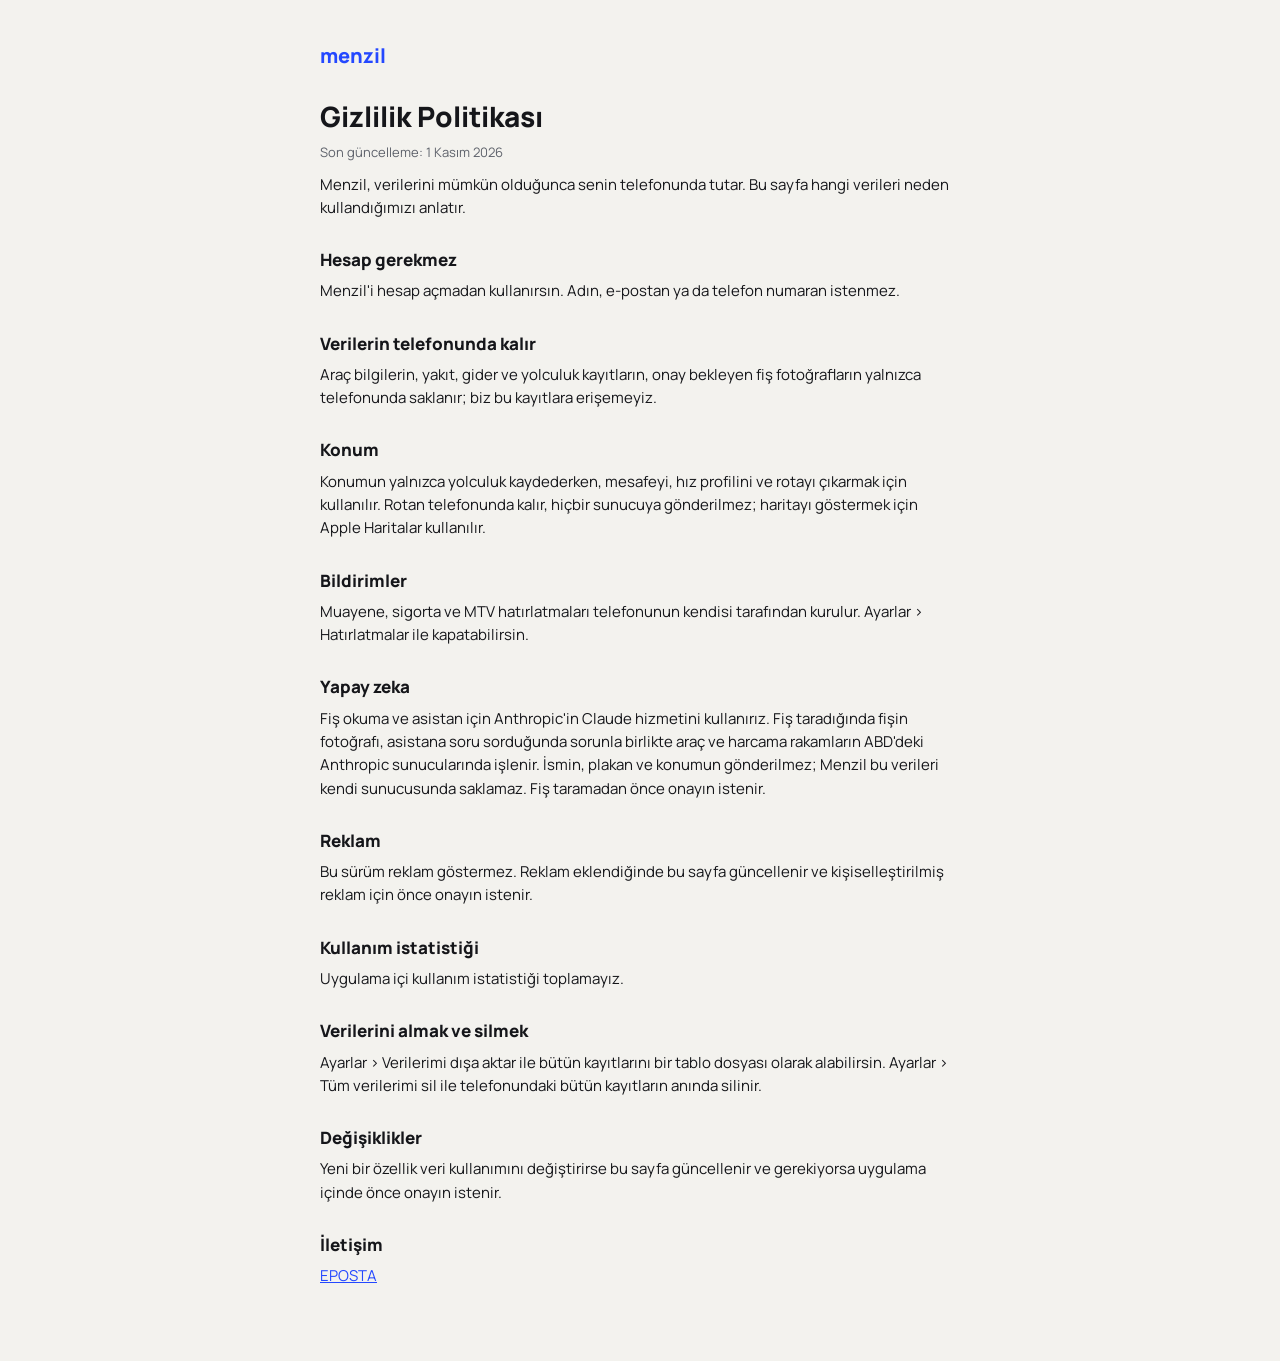
==== gizlilik/index.html @ 019cd2dd "Destek ve gizlilik sayfası Co-Authored-By: Claude Opus 5.5 <noreply@anthropic.com>" ====
<!doctype html>
<html lang="tr">
<head>
<meta charset="utf-8">
<meta name="viewport" content="width=device-width, initial-scale=1">
<title>Menzil Gizlilik Politikası</title>
<link rel="stylesheet" href="https://fonts.googleapis.com/css2?family=Manrope:wght@400;600;800&display=swap">
<link rel="stylesheet" href="../stil.css">
</head>
<body>
<main>
<a class="logo" href="../">menzil</a>
<h1>Gizlilik Politikası</h1>
<p class="tarih">Son güncelleme: 1 Kasım 2026</p>
<p>Menzil, verilerini mümkün olduğunca senin telefonunda tutar. Bu sayfa hangi verileri neden kullandığımızı anlatır.</p>

<h2>Hesap gerekmez</h2>
<p>Menzil'i hesap açmadan kullanırsın. Adın, e-postan ya da telefon numaran istenmez.</p>

<h2>Verilerin telefonunda kalır</h2>
<p>Araç bilgilerin, yakıt, gider ve yolculuk kayıtların, onay bekleyen fiş fotoğrafların yalnızca telefonunda saklanır; biz bu kayıtlara erişemeyiz.</p>

<h2>Konum</h2>
<p>Konumun yalnızca yolculuk kaydederken, mesafeyi, hız profilini ve rotayı çıkarmak için kullanılır. Rotan telefonunda kalır, hiçbir sunucuya gönderilmez; haritayı göstermek için Apple Haritalar kullanılır.</p>

<h2>Bildirimler</h2>
<p>Muayene, sigorta ve MTV hatırlatmaları telefonunun kendisi tarafından kurulur. Ayarlar &gt; Hatırlatmalar ile kapatabilirsin.</p>

<h2>Yapay zeka</h2>
<p>Fiş okuma ve asistan için Anthropic'in Claude hizmetini kullanırız. Fiş taradığında fişin fotoğrafı, asistana soru sorduğunda sorunla birlikte araç ve harcama rakamların ABD'deki Anthropic sunucularında işlenir. İsmin, plakan ve konumun gönderilmez; Menzil bu verileri kendi sunucusunda saklamaz. Fiş taramadan önce onayın istenir.</p>

<h2>Reklam</h2>
<p>Bu sürüm reklam göstermez. Reklam eklendiğinde bu sayfa güncellenir ve kişiselleştirilmiş reklam için önce onayın istenir.</p>

<h2>Kullanım istatistiği</h2>
<p>Uygulama içi kullanım istatistiği toplamayız.</p>

<h2>Verilerini almak ve silmek</h2>
<p>Ayarlar &gt; Verilerimi dışa aktar ile bütün kayıtlarını bir tablo dosyası olarak alabilirsin. Ayarlar &gt; Tüm verilerimi sil ile telefonundaki bütün kayıtların anında silinir.</p>

<h2>Değişiklikler</h2>
<p>Yeni bir özellik veri kullanımını değiştirirse bu sayfa güncellenir ve gerekiyorsa uygulama içinde önce onayın istenir.</p>

<h2>İletişim</h2>
<p><a href="mailto:EPOSTA">EPOSTA</a></p>
</main>
</body>
</html>
---- stil.css ----
/* Tema B · Gündüz (src/constants/theme.ts ile aynı) */
:root {
  --zemin: #F3F2EE;
  --kart: #FFFFFF;
  --cizgi: #E2E0D8;
  --yazi: #15161A;
  --ikincil: #5E626B;
  --vurgu: #2448FF;
  --vurgu-koyu: #1A34C4;
}
body {
  margin: 0;
  background: var(--zemin);
  color: var(--yazi);
  font-family: Manrope, system-ui, sans-serif;
  line-height: 1.55;
}
main {
  max-width: 640px;
  margin: 0 auto;
  padding: 40px 16px 64px;
}
.logo {
  display: inline-block;
  font-weight: 800;
  font-size: 20px;
  color: var(--vurgu);
  text-decoration: none;
  margin-bottom: 24px;
}
h1 { font-size: 28px; font-weight: 800; margin: 0 0 4px; }
h2 { font-size: 17px; font-weight: 800; margin: 28px 0 6px; }
p { font-size: 15px; margin: 0 0 10px; }
.tarih { color: var(--ikincil); font-size: 13px; }
a { color: var(--vurgu); }
a:hover { color: var(--vurgu-koyu); }
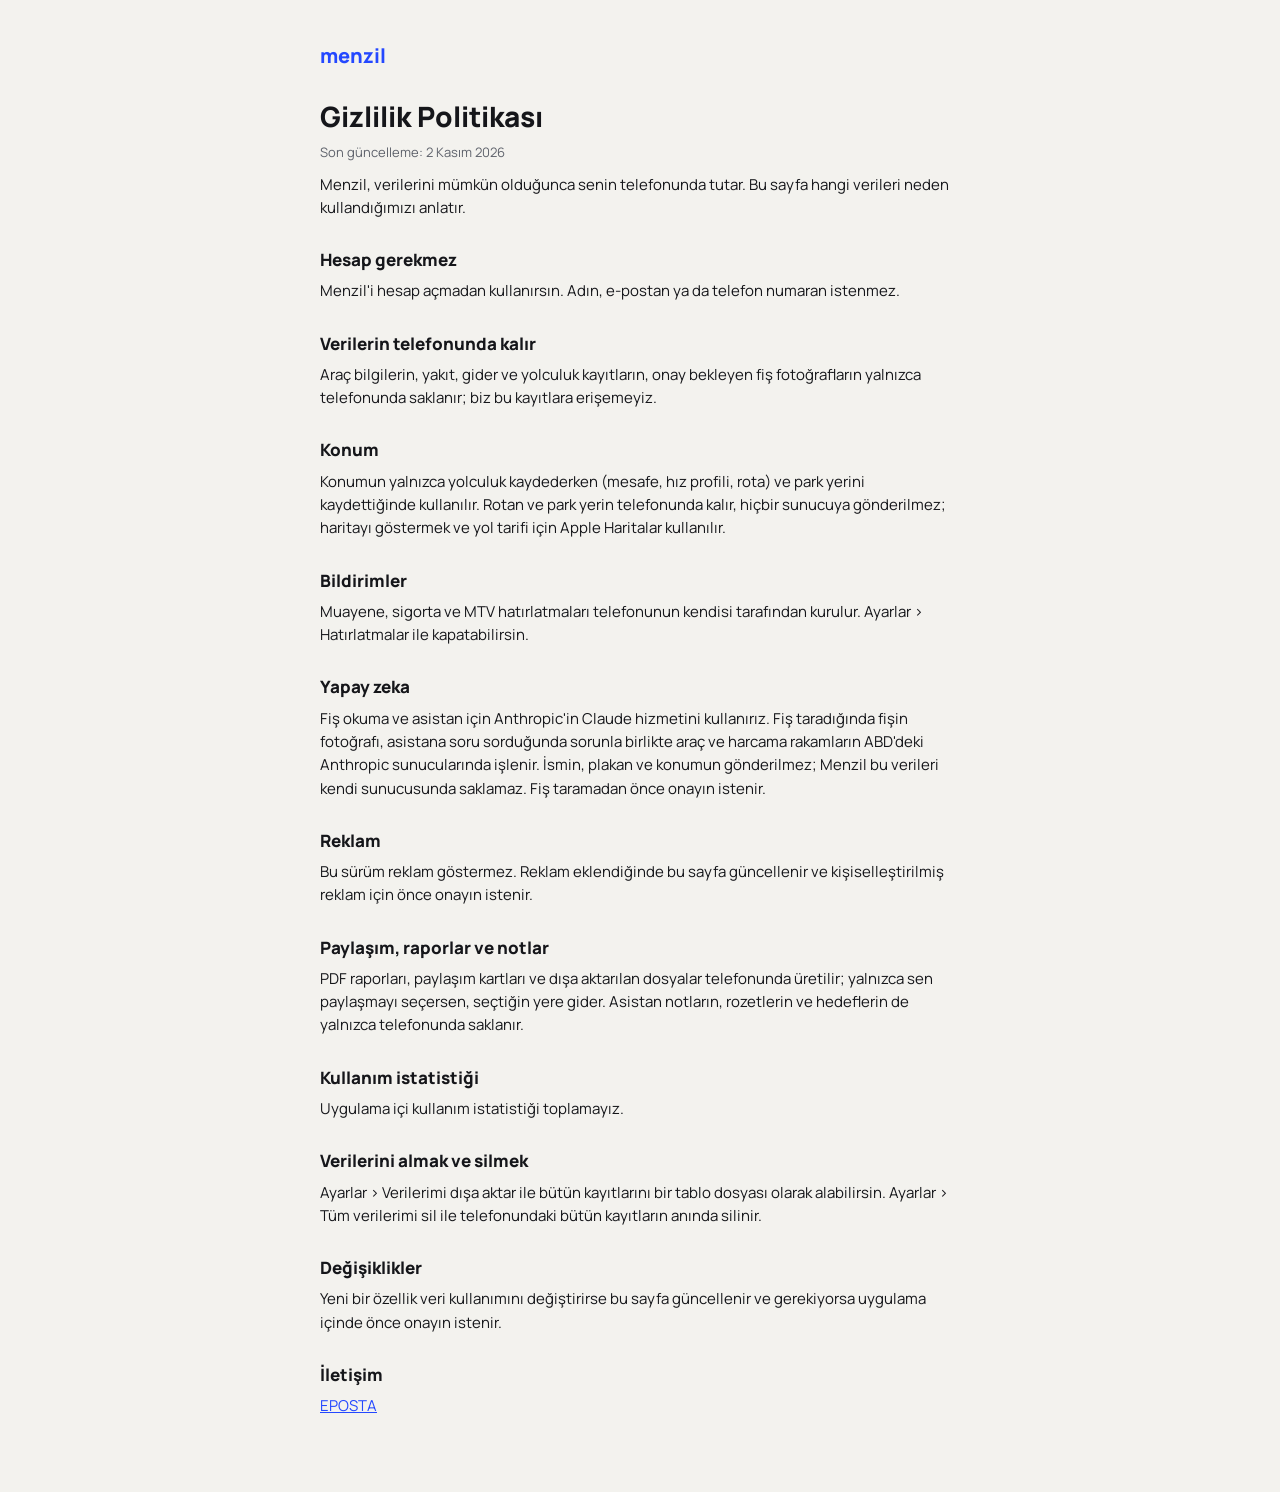
==== commit e98ecf19: "Gizlilik: park yeri, paylaşım, raporlar, notlar Co-Authored-By: Claude Opus 5.5 <noreply@anthropic.c" ====
--- a/gizlilik/index.html
+++ b/gizlilik/index.html
@@ -11,7 +11,7 @@
 <main>
 <a class="logo" href="../">menzil</a>
 <h1>Gizlilik Politikası</h1>
-<p class="tarih">Son güncelleme: 1 Kasım 2026</p>
+<p class="tarih">Son güncelleme: 2 Kasım 2026</p>
 <p>Menzil, verilerini mümkün olduğunca senin telefonunda tutar. Bu sayfa hangi verileri neden kullandığımızı anlatır.</p>
 
 <h2>Hesap gerekmez</h2>
@@ -21,7 +21,7 @@
 <p>Araç bilgilerin, yakıt, gider ve yolculuk kayıtların, onay bekleyen fiş fotoğrafların yalnızca telefonunda saklanır; biz bu kayıtlara erişemeyiz.</p>
 
 <h2>Konum</h2>
-<p>Konumun yalnızca yolculuk kaydederken, mesafeyi, hız profilini ve rotayı çıkarmak için kullanılır. Rotan telefonunda kalır, hiçbir sunucuya gönderilmez; haritayı göstermek için Apple Haritalar kullanılır.</p>
+<p>Konumun yalnızca yolculuk kaydederken (mesafe, hız profili, rota) ve park yerini kaydettiğinde kullanılır. Rotan ve park yerin telefonunda kalır, hiçbir sunucuya gönderilmez; haritayı göstermek ve yol tarifi için Apple Haritalar kullanılır.</p>
 
 <h2>Bildirimler</h2>
 <p>Muayene, sigorta ve MTV hatırlatmaları telefonunun kendisi tarafından kurulur. Ayarlar &gt; Hatırlatmalar ile kapatabilirsin.</p>
@@ -31,6 +31,9 @@
 
 <h2>Reklam</h2>
 <p>Bu sürüm reklam göstermez. Reklam eklendiğinde bu sayfa güncellenir ve kişiselleştirilmiş reklam için önce onayın istenir.</p>
+
+<h2>Paylaşım, raporlar ve notlar</h2>
+<p>PDF raporları, paylaşım kartları ve dışa aktarılan dosyalar telefonunda üretilir; yalnızca sen paylaşmayı seçersen, seçtiğin yere gider. Asistan notların, rozetlerin ve hedeflerin de yalnızca telefonunda saklanır.</p>
 
 <h2>Kullanım istatistiği</h2>
 <p>Uygulama içi kullanım istatistiği toplamayız.</p>
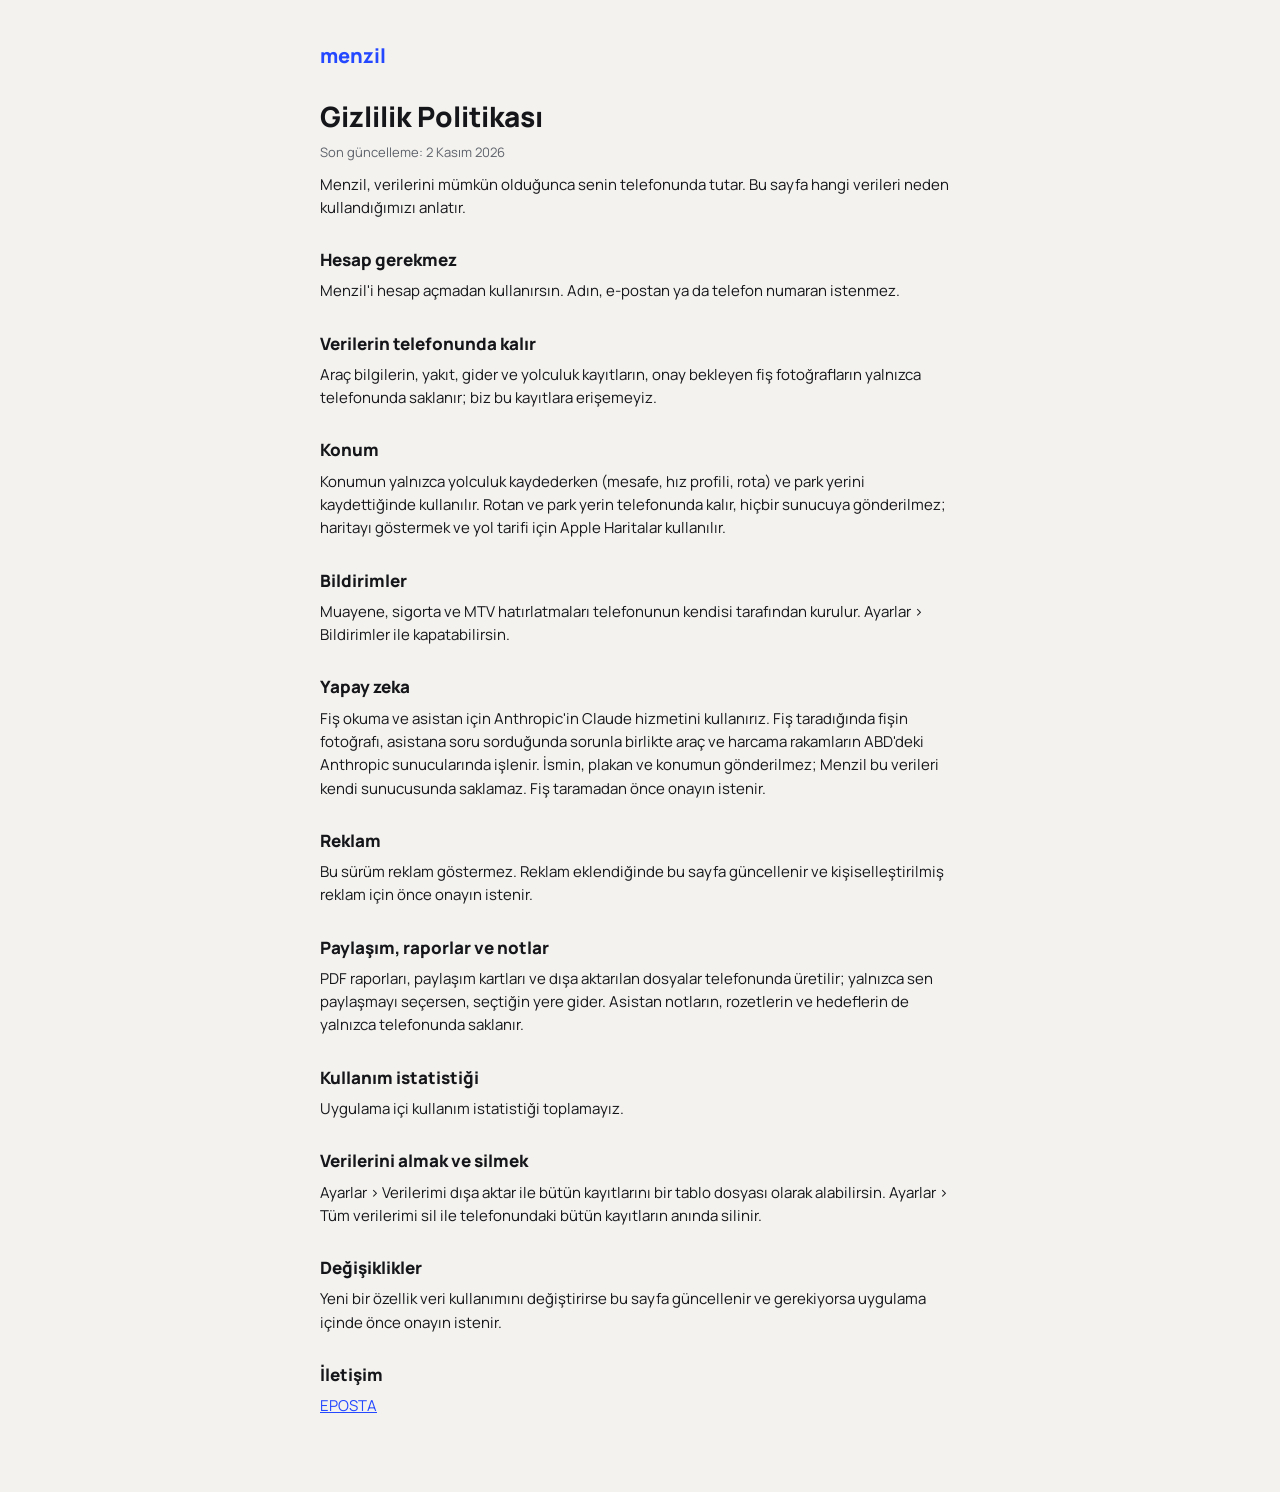
==== commit 8371e898: "Bildirimler yolu" ====
--- a/gizlilik/index.html
+++ b/gizlilik/index.html
@@ -24,7 +24,7 @@
 <p>Konumun yalnızca yolculuk kaydederken (mesafe, hız profili, rota) ve park yerini kaydettiğinde kullanılır. Rotan ve park yerin telefonunda kalır, hiçbir sunucuya gönderilmez; haritayı göstermek ve yol tarifi için Apple Haritalar kullanılır.</p>
 
 <h2>Bildirimler</h2>
-<p>Muayene, sigorta ve MTV hatırlatmaları telefonunun kendisi tarafından kurulur. Ayarlar &gt; Hatırlatmalar ile kapatabilirsin.</p>
+<p>Muayene, sigorta ve MTV hatırlatmaları telefonunun kendisi tarafından kurulur. Ayarlar &gt; Bildirimler ile kapatabilirsin.</p>
 
 <h2>Yapay zeka</h2>
 <p>Fiş okuma ve asistan için Anthropic'in Claude hizmetini kullanırız. Fiş taradığında fişin fotoğrafı, asistana soru sorduğunda sorunla birlikte araç ve harcama rakamların ABD'deki Anthropic sunucularında işlenir. İsmin, plakan ve konumun gönderilmez; Menzil bu verileri kendi sunucusunda saklamaz. Fiş taramadan önce onayın istenir.</p>
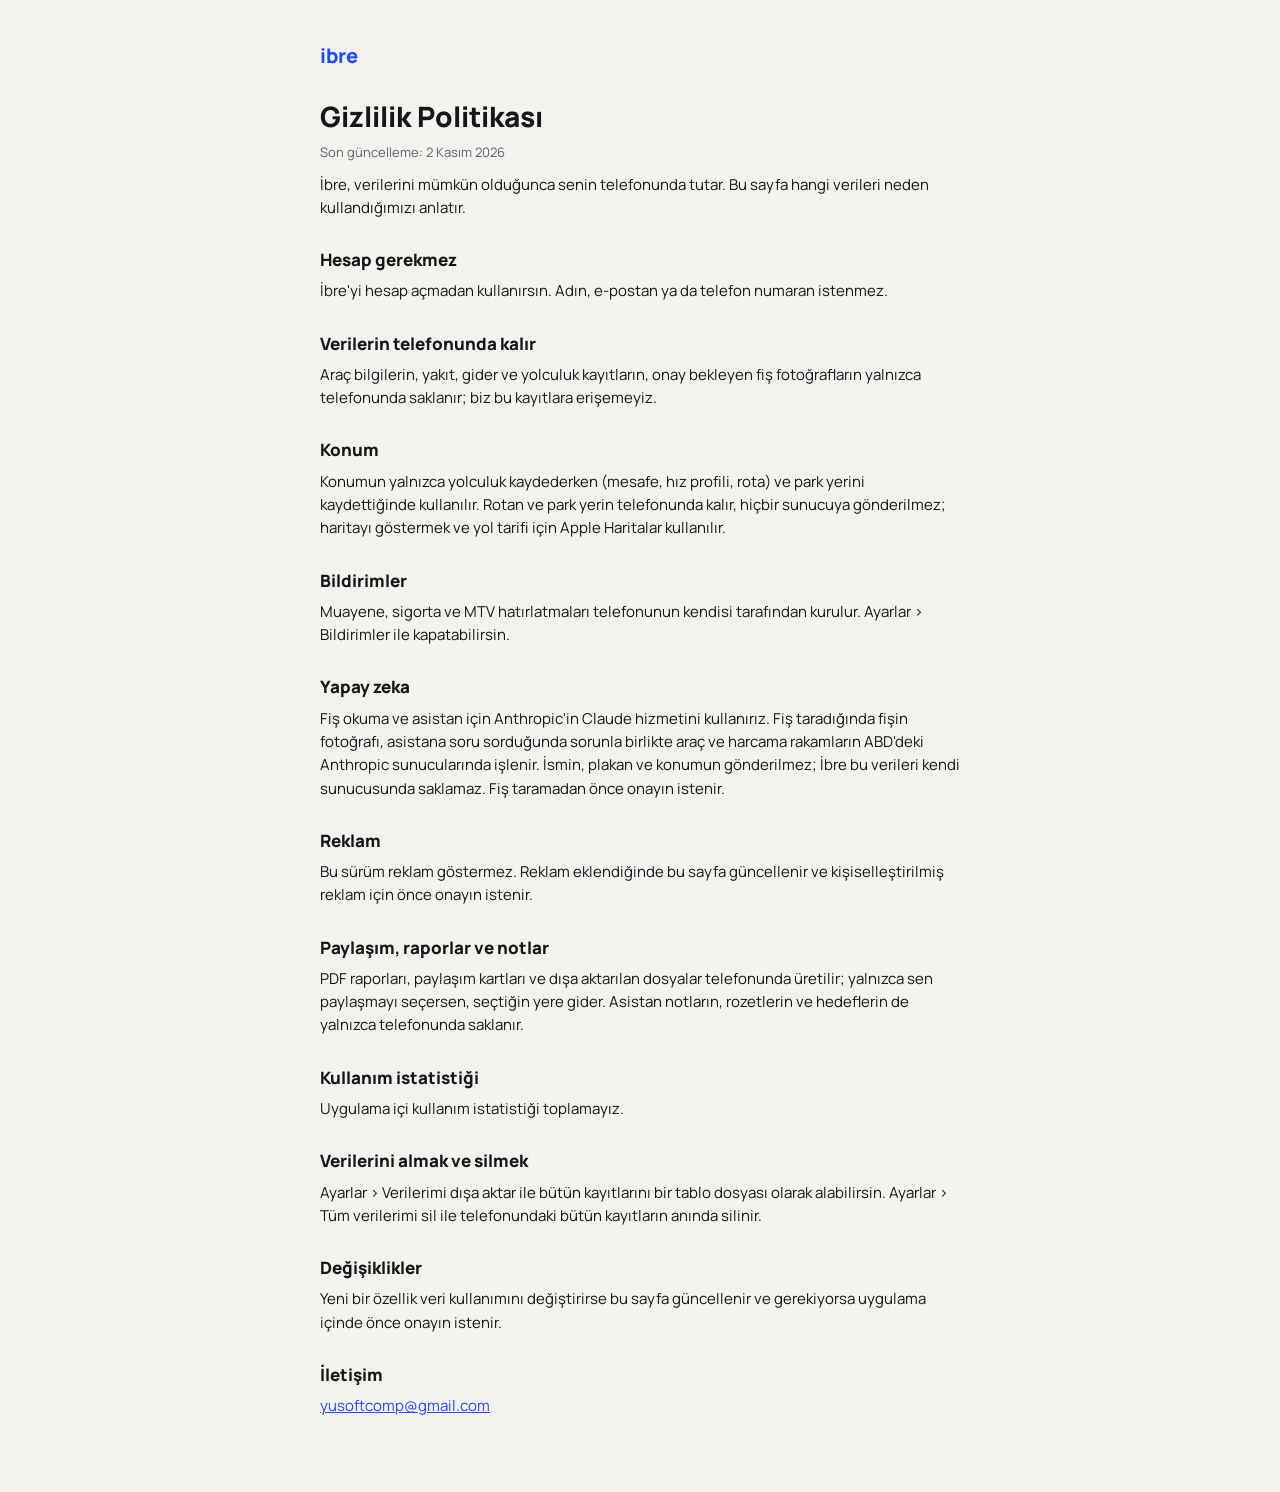
==== commit c3fe7f6e: "İbre adı ve destek e-postası Co-Authored-By: Claude Opus 5.5 <noreply@anthropic.com>" ====
--- a/gizlilik/index.html
+++ b/gizlilik/index.html
@@ -3,19 +3,19 @@
 <head>
 <meta charset="utf-8">
 <meta name="viewport" content="width=device-width, initial-scale=1">
-<title>Menzil Gizlilik Politikası</title>
+<title>İbre Gizlilik Politikası</title>
 <link rel="stylesheet" href="https://fonts.googleapis.com/css2?family=Manrope:wght@400;600;800&display=swap">
 <link rel="stylesheet" href="../stil.css">
 </head>
 <body>
 <main>
-<a class="logo" href="../">menzil</a>
+<a class="logo" href="../">ibre</a>
 <h1>Gizlilik Politikası</h1>
 <p class="tarih">Son güncelleme: 2 Kasım 2026</p>
-<p>Menzil, verilerini mümkün olduğunca senin telefonunda tutar. Bu sayfa hangi verileri neden kullandığımızı anlatır.</p>
+<p>İbre, verilerini mümkün olduğunca senin telefonunda tutar. Bu sayfa hangi verileri neden kullandığımızı anlatır.</p>
 
 <h2>Hesap gerekmez</h2>
-<p>Menzil'i hesap açmadan kullanırsın. Adın, e-postan ya da telefon numaran istenmez.</p>
+<p>İbre'yi hesap açmadan kullanırsın. Adın, e-postan ya da telefon numaran istenmez.</p>
 
 <h2>Verilerin telefonunda kalır</h2>
 <p>Araç bilgilerin, yakıt, gider ve yolculuk kayıtların, onay bekleyen fiş fotoğrafların yalnızca telefonunda saklanır; biz bu kayıtlara erişemeyiz.</p>
@@ -27,7 +27,7 @@
 <p>Muayene, sigorta ve MTV hatırlatmaları telefonunun kendisi tarafından kurulur. Ayarlar &gt; Bildirimler ile kapatabilirsin.</p>
 
 <h2>Yapay zeka</h2>
-<p>Fiş okuma ve asistan için Anthropic'in Claude hizmetini kullanırız. Fiş taradığında fişin fotoğrafı, asistana soru sorduğunda sorunla birlikte araç ve harcama rakamların ABD'deki Anthropic sunucularında işlenir. İsmin, plakan ve konumun gönderilmez; Menzil bu verileri kendi sunucusunda saklamaz. Fiş taramadan önce onayın istenir.</p>
+<p>Fiş okuma ve asistan için Anthropic'in Claude hizmetini kullanırız. Fiş taradığında fişin fotoğrafı, asistana soru sorduğunda sorunla birlikte araç ve harcama rakamların ABD'deki Anthropic sunucularında işlenir. İsmin, plakan ve konumun gönderilmez; İbre bu verileri kendi sunucusunda saklamaz. Fiş taramadan önce onayın istenir.</p>
 
 <h2>Reklam</h2>
 <p>Bu sürüm reklam göstermez. Reklam eklendiğinde bu sayfa güncellenir ve kişiselleştirilmiş reklam için önce onayın istenir.</p>
@@ -45,7 +45,7 @@
 <p>Yeni bir özellik veri kullanımını değiştirirse bu sayfa güncellenir ve gerekiyorsa uygulama içinde önce onayın istenir.</p>
 
 <h2>İletişim</h2>
-<p><a href="mailto:EPOSTA">EPOSTA</a></p>
+<p><a href="mailto:yusoftcomp@gmail.com">yusoftcomp@gmail.com</a></p>
 </main>
 </body>
 </html>
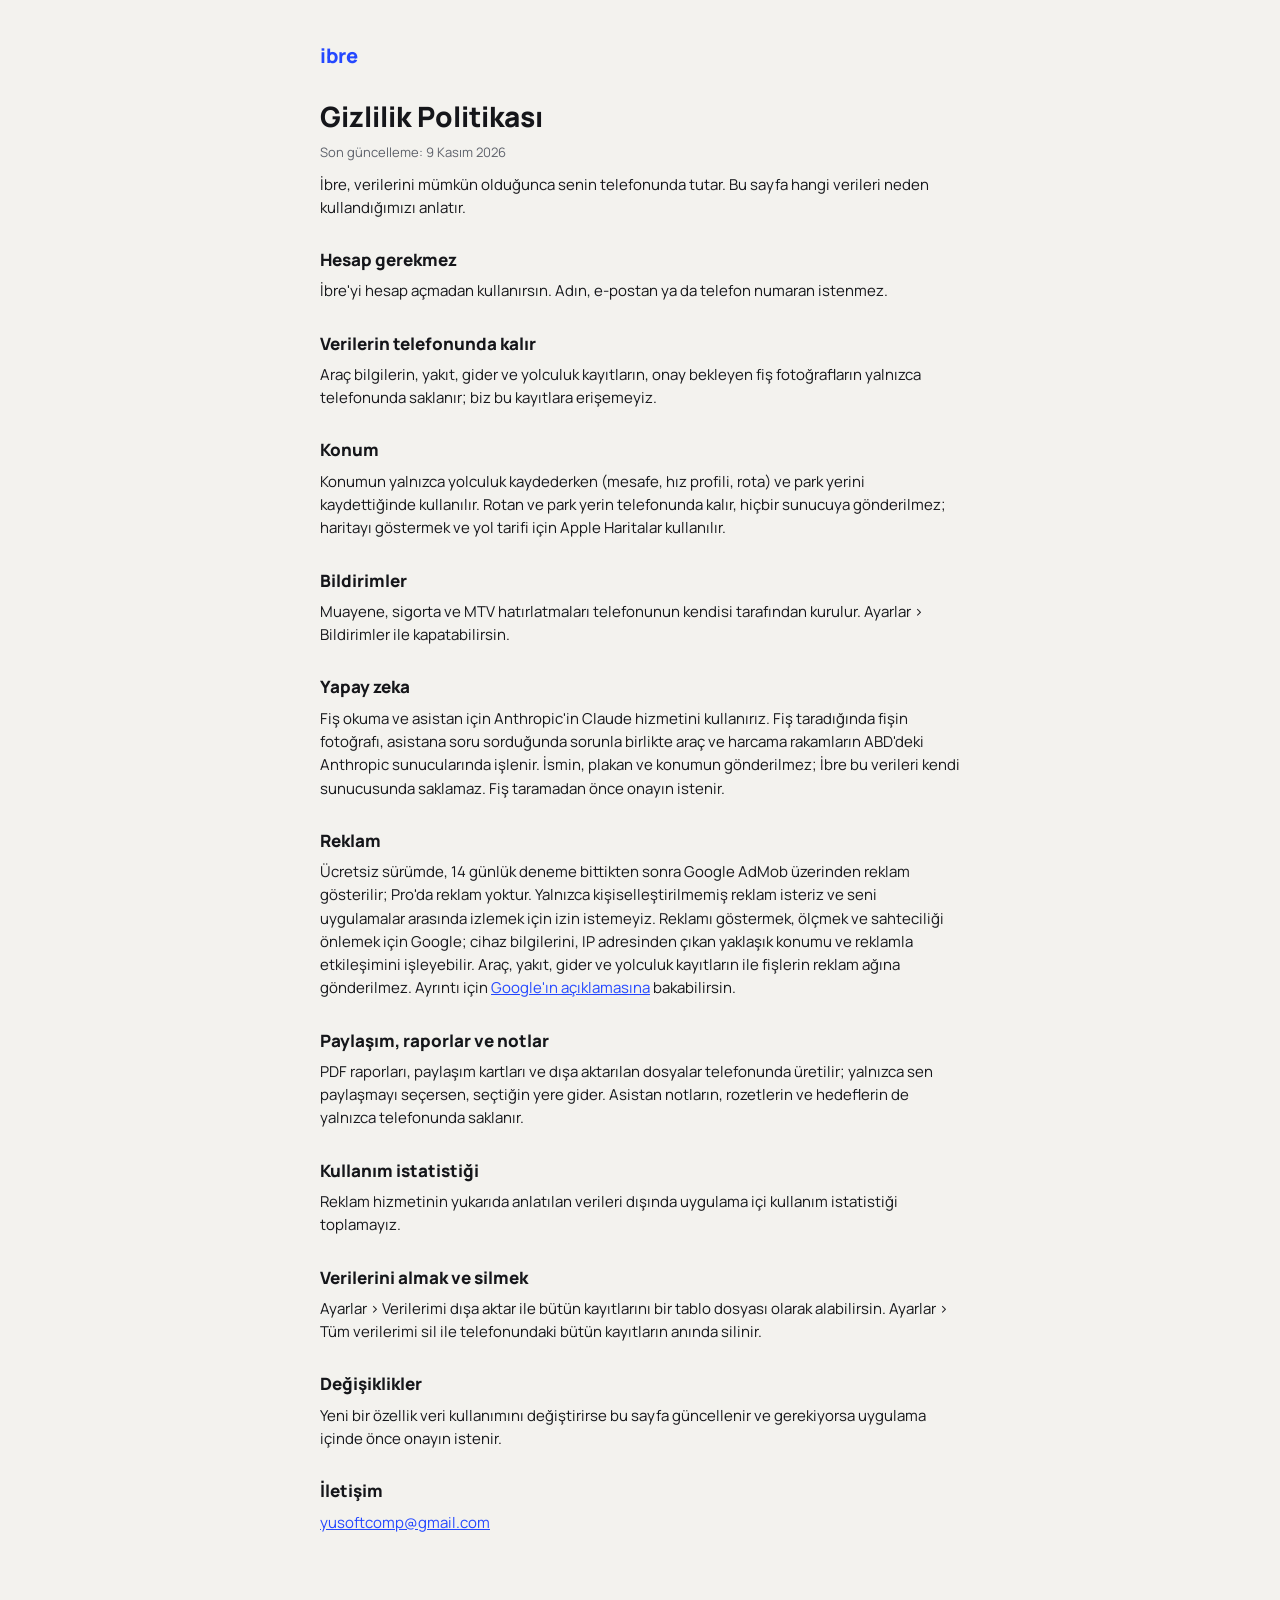
==== commit 4c9af0a2: "Gizlilik: AdMob reklam bilgisi Co-Authored-By: Claude Opus 5.5 <noreply@anthropic.com>" ====
--- a/gizlilik/index.html
+++ b/gizlilik/index.html
@@ -11,7 +11,7 @@
 <main>
 <a class="logo" href="../">ibre</a>
 <h1>Gizlilik Politikası</h1>
-<p class="tarih">Son güncelleme: 2 Kasım 2026</p>
+<p class="tarih">Son güncelleme: 9 Kasım 2026</p>
 <p>İbre, verilerini mümkün olduğunca senin telefonunda tutar. Bu sayfa hangi verileri neden kullandığımızı anlatır.</p>
 
 <h2>Hesap gerekmez</h2>
@@ -30,13 +30,13 @@
 <p>Fiş okuma ve asistan için Anthropic'in Claude hizmetini kullanırız. Fiş taradığında fişin fotoğrafı, asistana soru sorduğunda sorunla birlikte araç ve harcama rakamların ABD'deki Anthropic sunucularında işlenir. İsmin, plakan ve konumun gönderilmez; İbre bu verileri kendi sunucusunda saklamaz. Fiş taramadan önce onayın istenir.</p>
 
 <h2>Reklam</h2>
-<p>Bu sürüm reklam göstermez. Reklam eklendiğinde bu sayfa güncellenir ve kişiselleştirilmiş reklam için önce onayın istenir.</p>
+<p>Ücretsiz sürümde, 14 günlük deneme bittikten sonra Google AdMob üzerinden reklam gösterilir; Pro'da reklam yoktur. Yalnızca kişiselleştirilmemiş reklam isteriz ve seni uygulamalar arasında izlemek için izin istemeyiz. Reklamı göstermek, ölçmek ve sahteciliği önlemek için Google; cihaz bilgilerini, IP adresinden çıkan yaklaşık konumu ve reklamla etkileşimini işleyebilir. Araç, yakıt, gider ve yolculuk kayıtların ile fişlerin reklam ağına gönderilmez. Ayrıntı için <a href="https://policies.google.com/technologies/partner-sites">Google'ın açıklamasına</a> bakabilirsin.</p>
 
 <h2>Paylaşım, raporlar ve notlar</h2>
 <p>PDF raporları, paylaşım kartları ve dışa aktarılan dosyalar telefonunda üretilir; yalnızca sen paylaşmayı seçersen, seçtiğin yere gider. Asistan notların, rozetlerin ve hedeflerin de yalnızca telefonunda saklanır.</p>
 
 <h2>Kullanım istatistiği</h2>
-<p>Uygulama içi kullanım istatistiği toplamayız.</p>
+<p>Reklam hizmetinin yukarıda anlatılan verileri dışında uygulama içi kullanım istatistiği toplamayız.</p>
 
 <h2>Verilerini almak ve silmek</h2>
 <p>Ayarlar &gt; Verilerimi dışa aktar ile bütün kayıtlarını bir tablo dosyası olarak alabilirsin. Ayarlar &gt; Tüm verilerimi sil ile telefonundaki bütün kayıtların anında silinir.</p>
